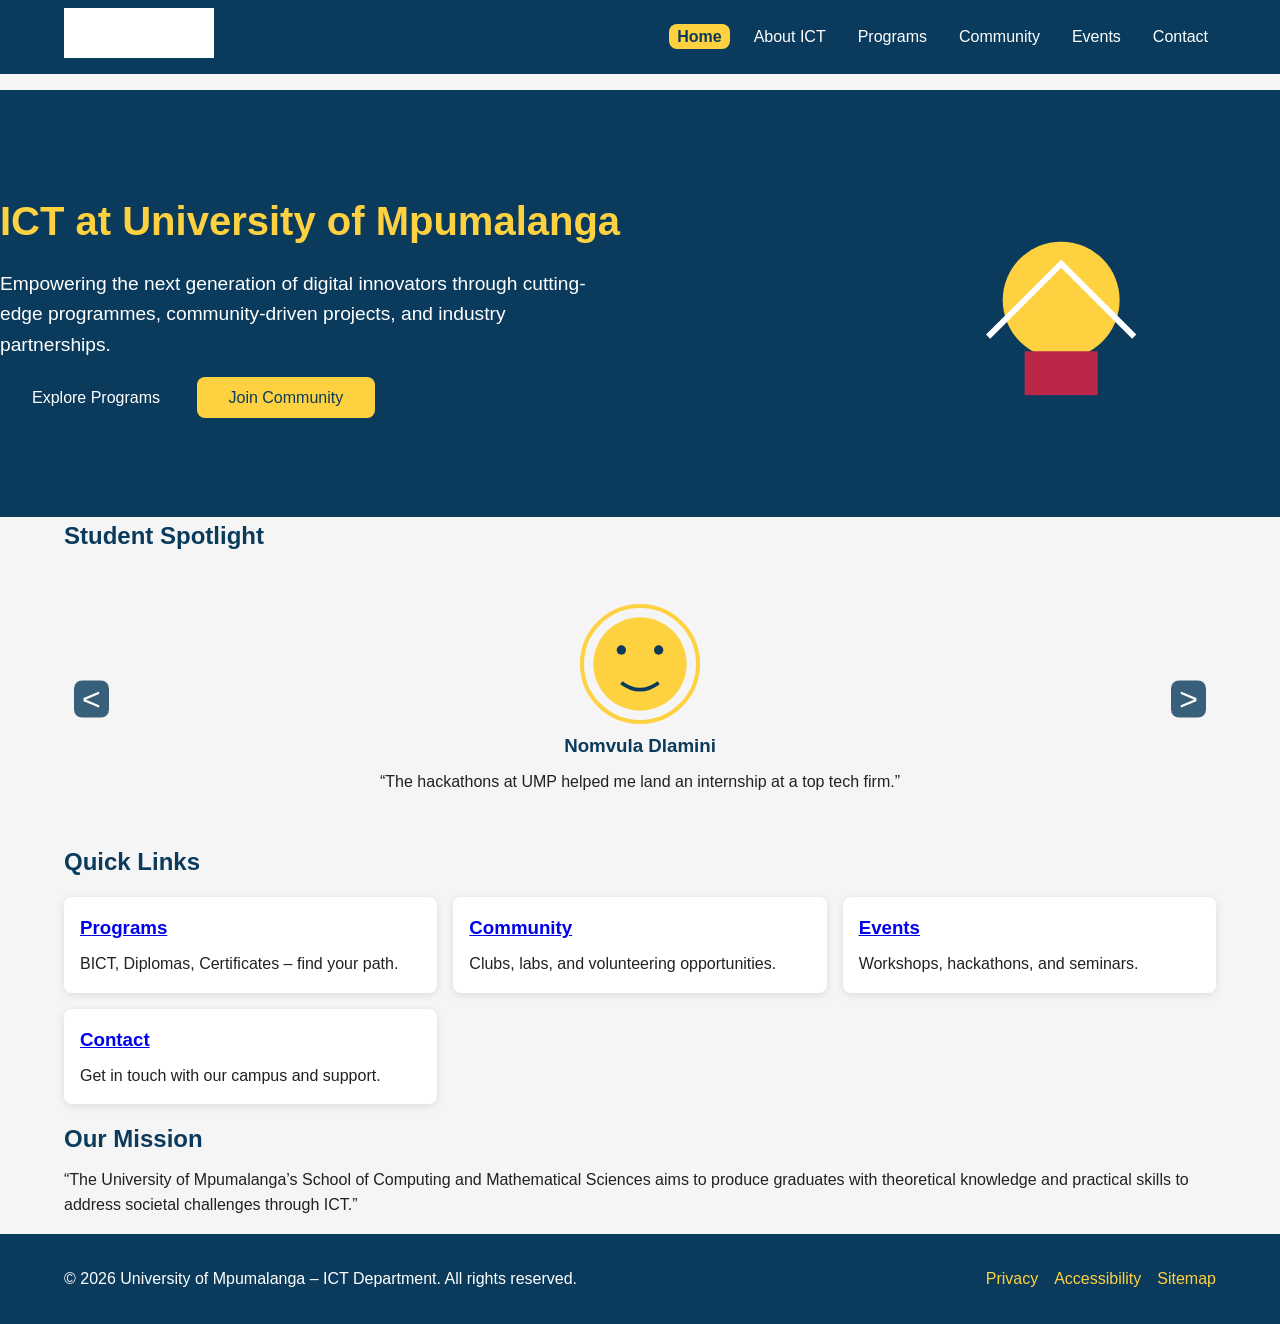
==== index.html @ fe73bfbf "first commit" ====
<!DOCTYPE html>
<html lang="en">
<head>
  <meta charset="UTF-8">
  <meta name="viewport" content="width=device-width, initial-scale=1.0">
  <title>Home - ICT at University of Mpumalanga</title>
  <meta name="description" content="Explore ICT programmes, community, and events at the University of Mpumalanga. Join a vibrant tech community.">
  <!-- Open Graph -->
  <meta property="og:title" content="ICT at University of Mpumalanga">
  <meta property="og:description" content="Explore ICT programmes, community, and events at the University of Mpumalanga. Join a vibrant tech community.">
  <meta property="og:type" content="website">
  <meta property="og:url" content="https://www.ump.ac.za/ict">
  <meta property="og:image" content="https://via.placeholder.com/1200x630?text=UMP+ICT">
  <link rel="preload" href="css/styles.css" as="style">
  <link rel="stylesheet" href="/css/styles.css">
</head>
<body>
  <a href="#main-content" class="skip-link">Skip to main content</a>

  <header class="site-header">
    <div class="container header-container">
      <div class="logo">
        <a href="index.html" aria-label="UMP ICT Home">
          <img src="assets/images/ump-logo.svg" alt="University of Mpumalanga Logo" width="150" height="50">
        </a>
      </div>
      <button class="hamburger" aria-label="Menu" aria-expanded="false" aria-controls="primary-navigation">
        <span class="hamburger-line"></span>
        <span class="hamburger-line"></span>
        <span class="hamburger-line"></span>
      </button>
      <nav id="primary-navigation" class="primary-nav" aria-label="Main">
        <ul class="nav-list">
          <li><a href="index.html" aria-current="page">Home</a></li>
          <li><a href="about.html">About ICT</a></li>
          <li><a href="programs.html">Programs</a></li>
          <li><a href="community.html">Community</a></li>
          <li><a href="events.html">Events</a></li>
          <li><a href="contact.html">Contact</a></li>
        </ul>
      </nav>
    </div>
  </header>

  <main id="main-content">
    <!-- Hero Section -->
    <section class="hero" aria-labelledby="hero-heading">
      <div class="container hero-content">
        <h1 id="hero-heading">ICT at University of Mpumalanga</h1>
        <p>Empowering the next generation of digital innovators through cutting-edge programmes, community-driven projects, and industry partnerships.</p>
        <div class="hero-buttons">
          <a href="programs.html" class="btn btn-primary">Explore Programs</a>
          <a href="community.html" class="btn btn-secondary">Join Community</a>
        </div>
      </div>
      <div class="hero-image" aria-hidden="true">
        <svg width="600" height="400" viewBox="0 0 600 400" fill="none" xmlns="http://www.w3.org/2000/svg" style="width:100%; height:auto;">
          <rect width="600" height="400" fill="#0B3B5C"/>
          <circle cx="300" cy="200" r="80" fill="#FED141"/>
          <path d="M200 250 L300 150 L400 250" stroke="#FFFFFF" stroke-width="8" fill="none"/>
          <rect x="250" y="270" width="100" height="60" fill="#BB2649"/>
        </svg>
      </div>
    </section>

    <!-- Student Spotlight Carousel (JS enhanced) -->
    <section class="spotlight" aria-labelledby="spotlight-heading">
      <div class="container">
        <h2 id="spotlight-heading">Student Spotlight</h2>
        <div class="carousel-container">
          <div class="carousel-track" role="region" aria-label="Student profiles">
            <div class="carousel-slide">
              <img src="assets/images/student1.svg" alt="Nomvula Dlamini, BICT student" loading="lazy">
              <h3>Nomvula Dlamini</h3>
              <p>“The hackathons at UMP helped me land an internship at a top tech firm.”</p>
            </div>
            <div class="carousel-slide">
              <img src="assets/images/student2.svg" alt="Sipho Nkosi, Diploma graduate" loading="lazy">
              <h3>Sipho Nkosi</h3>
              <p>“I built a mobile app for local farmers with support from the ICT club.”</p>
            </div>
            <div class="carousel-slide">
              <img src="assets/images/student3.svg" alt="Thando Mthembu, Advanced Diploma" loading="lazy">
              <h3>Thando Mthembu</h3>
              <p>“Volunteering as a coding tutor taught me leadership and teamwork.”</p>
            </div>
          </div>
          <button class="carousel-prev" aria-label="Previous slide">&lt;</button>
          <button class="carousel-next" aria-label="Next slide">&gt;</button>
        </div>
        <noscript>
          <p>JavaScript disabled: view student profiles above.</p>
        </noscript>
      </div>
    </section>

    <!-- Quick Links -->
    <section class="quick-links" aria-labelledby="quicklinks-heading">
      <div class="container">
        <h2 id="quicklinks-heading">Quick Links</h2>
        <div class="card-grid">
          <div class="card">
            <h3><a href="programs.html">Programs</a></h3>
            <p>BICT, Diplomas, Certificates – find your path.</p>
          </div>
          <div class="card">
            <h3><a href="community.html">Community</a></h3>
            <p>Clubs, labs, and volunteering opportunities.</p>
          </div>
          <div class="card">
            <h3><a href="events.html">Events</a></h3>
            <p>Workshops, hackathons, and seminars.</p>
          </div>
          <div class="card">
            <h3><a href="contact.html">Contact</a></h3>
            <p>Get in touch with our campus and support.</p>
          </div>
        </div>
      </div>
    </section>

    <!-- Mission Summary (cited) -->
    <section class="mission" aria-labelledby="mission-heading">
      <div class="container">
        <h2 id="mission-heading">Our Mission</h2>
        <p>“The University of Mpumalanga’s School of Computing and Mathematical Sciences aims to produce graduates with theoretical knowledge and practical skills to address societal challenges through ICT.” <!-- Source: https://www.ump.ac.za/schools/Computing-and-Mathematical-Sciences --></p>
      </div>
    </section>
  </main>

  <footer class="site-footer">
    <div class="container footer-container">
      <p>&copy; 2026 University of Mpumalanga – ICT Department. All rights reserved.</p>
      <nav aria-label="Footer">
        <ul class="footer-links">
          <li><a href="privacy.html">Privacy</a></li>
          <li><a href="accessibility.html">Accessibility</a></li>
          <li><a href="sitemap.xml">Sitemap</a></li>
        </ul>
      </nav>
    </div>
  </footer>

  <script src="js/main.js" defer></script>
</body>
</html>
---- css/styles.css ----
/* CSS Variables - UMP palette */
:root {
  --color-navy: #0B3B5C;      /* primary */
  --color-yellow: #FED141;    /* accent */
  --color-red: #BB2649;       /* secondary accent */
  --color-offwhite: #F5F5F5;  /* background */
  --color-white: #FFFFFF;
  --color-black: #212121;
  --color-gray: #666666;
  --font-family: -apple-system, BlinkMacSystemFont, 'Segoe UI', Roboto, Oxygen, Ubuntu, Cantarell, sans-serif;
  --spacing-xs: 0.25rem;
  --spacing-sm: 0.5rem;
  --spacing-md: 1rem;
  --spacing-lg: 2rem;
  --spacing-xl: 4rem;
  --border-radius: 8px;
  --max-width: 1200px;
  --transition: 0.2s ease;
}

/* Reset & base */
* {
  margin: 0;
  padding: 0;
  box-sizing: border-box;
}

body {
  font-family: var(--font-family);
  background-color: var(--color-offwhite);
  color: var(--color-black);
  line-height: 1.6;
  display: flex;
  flex-direction: column;
  min-height: 100vh;
}

.container {
  width: 90%;
  max-width: var(--max-width);
  margin: 0 auto;
}

/* Skip link */
.skip-link {
  position: absolute;
  top: -40px;
  left: 0;
  background: var(--color-navy);
  color: white;
  padding: var(--spacing-sm) var(--spacing-md);
  z-index: 100;
  text-decoration: none;
}
.skip-link:focus {
  top: 0;
}

/* Header */
.site-header {
  background-color: var(--color-navy);
  color: white;
  padding: var(--spacing-sm) 0;
  position: sticky;
  top: 0;
  z-index: 10;
}

.header-container {
  display: flex;
  justify-content: space-between;
  align-items: center;
  flex-wrap: wrap;
}

.logo img {
  max-width: 150px;
  height: auto;
  filter: brightness(0) invert(1); /* placeholder logo white */
}

/* Navigation */
.primary-nav ul {
  list-style: none;
  display: flex;
  gap: var(--spacing-md);
}

.primary-nav a {
  color: white;
  text-decoration: none;
  padding: var(--spacing-xs) var(--spacing-sm);
  border-radius: var(--border-radius);
  transition: background-color var(--transition);
}

.primary-nav a:hover,
.primary-nav a:focus {
  background-color: var(--color-red);
  outline: 2px solid var(--color-yellow);
  outline-offset: 2px;
}

.primary-nav a[aria-current="page"] {
  background-color: var(--color-yellow);
  color: var(--color-navy);
  font-weight: bold;
}

/* Hamburger (mobile) */
.hamburger {
  display: none;
  flex-direction: column;
  background: transparent;
  border: none;
  cursor: pointer;
  padding: var(--spacing-xs);
  z-index: 20;
}

.hamburger-line {
  width: 25px;
  height: 3px;
  background-color: white;
  margin: 3px 0;
  transition: var(--transition);
}

.hamburger[aria-expanded="true"] .hamburger-line:nth-child(1) {
  transform: rotate(45deg) translate(5px, 5px);
}
.hamburger[aria-expanded="true"] .hamburger-line:nth-child(2) {
  opacity: 0;
}
.hamburger[aria-expanded="true"] .hamburger-line:nth-child(3) {
  transform: rotate(-45deg) translate(7px, -6px);
}

@media (max-width: 640px) {
  .hamburger {
    display: flex;
  }
  .primary-nav {
    width: 100%;
    max-height: 0;
    overflow: hidden;
    transition: max-height var(--transition);
  }
  .primary-nav.open {
    max-height: 300px; /* enough for nav */
  }
  .primary-nav ul {
    flex-direction: column;
    padding: var(--spacing-md) 0;
  }
  .primary-nav a {
    display: block;
    text-align: center;
  }
}

/* Page layout with left panel */
.page-layout {
  display: flex;
  gap: var(--spacing-lg);
  width: 90%;
  max-width: var(--max-width);
  margin: var(--spacing-lg) auto;
  flex: 1;
}

.instruction-panel {
  flex: 0 0 250px;
  background-color: var(--color-white);
  padding: var(--spacing-md);
  border-radius: var(--border-radius);
  box-shadow: 0 2px 5px rgba(0,0,0,0.1);
  align-self: start;
  position: sticky;
  top: 80px;
}

.panel-toggle {
  display: none;
  width: 100%;
  background-color: var(--color-navy);
  color: white;
  border: none;
  padding: var(--spacing-sm);
  border-radius: var(--border-radius);
  cursor: pointer;
  text-align: left;
}

.panel-content h2 {
  color: var(--color-navy);
  margin-bottom: var(--spacing-sm);
  border-bottom: 2px solid var(--color-yellow);
  padding-bottom: var(--spacing-xs);
}

.main-content {
  flex: 1;
}

@media (max-width: 1024px) {
  .page-layout {
    flex-direction: column;
  }
  .instruction-panel {
    position: static;
    width: 100%;
    flex: auto;
  }
  .panel-toggle {
    display: block;
  }
  .panel-content {
    max-height: 0;
    overflow: hidden;
    transition: max-height var(--transition);
  }
  .panel-content.open {
    max-height: 300px;
  }
}

@media (max-width: 640px) {
  .page-layout {
    width: 95%;
  }
}

/* Main content area */
main {
  padding: var(--spacing-md) 0;
}

h1, h2, h3 {
  color: var(--color-navy);
  margin-bottom: var(--spacing-sm);
}

/* Buttons */
.btn {
  display: inline-block;
  background-color: var(--color-navy);
  color: white;
  padding: var(--spacing-sm) var(--spacing-lg);
  border-radius: var(--border-radius);
  text-decoration: none;
  border: none;
  cursor: pointer;
  transition: background-color var(--transition), transform 0.1s;
  font-size: 1rem;
  text-align: center;
}

.btn:hover, .btn:focus {
  background-color: var(--color-red);
  outline: 2px solid var(--color-yellow);
  outline-offset: 2px;
}

.btn-secondary {
  background-color: var(--color-yellow);
  color: var(--color-navy);
}
.btn-secondary:hover, .btn-secondary:focus {
  background-color: #e5b800;
}

.btn-small {
  padding: var(--spacing-xs) var(--spacing-md);
  font-size: 0.9rem;
}

/* Card grid */
.card-grid {
  display: grid;
  grid-template-columns: repeat(auto-fill, minmax(280px, 1fr));
  gap: var(--spacing-md);
  margin: var(--spacing-md) 0;
}

.card {
  background-color: var(--color-white);
  border-radius: var(--border-radius);
  padding: var(--spacing-md);
  box-shadow: 0 2px 8px rgba(0,0,0,0.1);
  transition: transform var(--transition);
}

.card:hover {
  transform: translateY(-5px);
}

.card img {
  width: 100%;
  height: 180px;
  object-fit: cover;
  border-radius: var(--border-radius) var(--border-radius) 0 0;
  margin-bottom: var(--spacing-sm);
}

/* Hero */
.hero {
  background-color: var(--color-navy);
  color: white;
  padding: var(--spacing-xl) 0;
  display: flex;
  align-items: center;
  min-height: 400px;
}

.hero-content h1 {
  color: var(--color-yellow);
  font-size: 2.5rem;
}

.hero-content p {
  font-size: 1.2rem;
  max-width: 600px;
  margin: var(--spacing-md) 0;
}

.hero-image svg {
  max-width: 100%;
}

/* Carousel */
.carousel-container {
  position: relative;
  overflow: hidden;
  margin: var(--spacing-lg) 0;
}

.carousel-track {
  display: flex;
  transition: transform 0.3s ease;
}

.carousel-slide {
  flex: 0 0 100%;
  text-align: center;
  padding: var(--spacing-md);
}

.carousel-slide img {
  width: 120px;
  height: 120px;
  border-radius: 50%;
  object-fit: cover;
  border: 4px solid var(--color-yellow);
}

.carousel-prev, .carousel-next {
  position: absolute;
  top: 50%;
  transform: translateY(-50%);
  background-color: rgba(11,59,92,0.8);
  color: white;
  border: none;
  font-size: 2rem;
  padding: 0 var(--spacing-sm);
  cursor: pointer;
  border-radius: var(--border-radius);
  z-index: 2;
}
.carousel-prev { left: 10px; }
.carousel-next { right: 10px; }

/* Tabs */
.tabs {
  display: flex;
  gap: 2px;
  background-color: var(--color-gray);
  padding: 2px;
  border-radius: var(--border-radius);
  margin: var(--spacing-md) 0;
}

.tab {
  background-color: var(--color-offwhite);
  border: none;
  padding: var(--spacing-sm) var(--spacing-md);
  cursor: pointer;
  font-size: 1rem;
  flex: 1;
  transition: background-color var(--transition);
}
.tab:hover {
  background-color: #ddd;
}
.tab.active {
  background-color: var(--color-navy);
  color: white;
}

.tab-panel {
  display: block;
}
.tab-panel[hidden] {
  display: none;
}

/* Search bar */
.search-bar {
  margin: var(--spacing-md) 0;
}
#program-search {
  width: 100%;
  padding: var(--spacing-sm);
  border: 2px solid var(--color-navy);
  border-radius: var(--border-radius);
  font-size: 1rem;
}

/* Modal */
.modal {
  position: fixed;
  top: 0; left: 0; right: 0; bottom: 0;
  display: flex;
  align-items: center;
  justify-content: center;
  z-index: 1000;
}
.modal[hidden] {
  display: none;
}
.modal-overlay {
  position: absolute;
  width: 100%; height: 100%;
  background: rgba(0,0,0,0.5);
}
.modal-content {
  position: relative;
  background: white;
  padding: var(--spacing-lg);
  border-radius: var(--border-radius);
  max-width: 500px;
  width: 90%;
  max-height: 80vh;
  overflow-y: auto;
}
.modal-close {
  position: absolute;
  top: var(--spacing-sm); right: var(--spacing-sm);
  background: transparent;
  border: none;
  font-size: 1.5rem;
  cursor: pointer;
  padding: var(--spacing-xs);
}

/* Events */
.event-item {
  margin-bottom: var(--spacing-sm);
  border: 1px solid #ccc;
  border-radius: var(--border-radius);
}
.event-title {
  background: var(--color-offwhite);
  width: 100%;
  text-align: left;
  padding: var(--spacing-sm);
  border: none;
  font-size: 1.1rem;
  cursor: pointer;
  border-radius: var(--border-radius);
  font-weight: bold;
  color: var(--color-navy);
}
.event-title[aria-expanded="true"] {
  background-color: var(--color-navy);
  color: white;
}
.event-details {
  padding: var(--spacing-sm);
  border-top: 1px solid #ccc;
}

/* Forms */
.form-group {
  margin-bottom: var(--spacing-md);
}
.form-group label {
  display: block;
  font-weight: bold;
  margin-bottom: var(--spacing-xs);
}
.form-group input,
.form-group select,
.form-group textarea {
  width: 100%;
  padding: var(--spacing-sm);
  border: 2px solid var(--color-navy);
  border-radius: var(--border-radius);
  font-family: inherit;
}
.form-group input:focus,
.form-group select:focus,
.form-group textarea:focus {
  outline: 3px solid var(--color-yellow);
}
.form-note {
  font-size: 0.9rem;
  color: var(--color-gray);
  margin-top: var(--spacing-xs);
}

/* Footer */
.site-footer {
  background-color: var(--color-navy);
  color: white;
  padding: var(--spacing-lg) 0;
  margin-top: auto;
}

.footer-container {
  display: flex;
  justify-content: space-between;
  align-items: center;
  flex-wrap: wrap;
  gap: var(--spacing-md);
}

.footer-links {
  list-style: none;
  display: flex;
  gap: var(--spacing-md);
}
.footer-links a {
  color: var(--color-yellow);
  text-decoration: none;
}
.footer-links a:hover {
  text-decoration: underline;
}

/* Accessibility helpers */
.visually-hidden {
  position: absolute;
  width: 1px; height: 1px;
  margin: -1px; padding: 0; overflow: hidden;
  clip: rect(0,0,0,0);
  border: 0;
}

/* Responsive images */
img {
  max-width: 100%;
  height: auto;
}

/* High contrast focus outline */
:focus-visible {
  outline: 3px solid var(--color-yellow);
  outline-offset: 2px;
}

/* Media Queries */
@media (max-width: 640px) {
  .hero-content h1 { font-size: 2rem; }
  .card-grid { grid-template-columns: 1fr; }
  .footer-container { flex-direction: column; text-align: center; }
}
---- css/styles.css ----
/* CSS Variables - UMP palette */
:root {
  --color-navy: #0B3B5C;      /* primary */
  --color-yellow: #FED141;    /* accent */
  --color-red: #BB2649;       /* secondary accent */
  --color-offwhite: #F5F5F5;  /* background */
  --color-white: #FFFFFF;
  --color-black: #212121;
  --color-gray: #666666;
  --font-family: -apple-system, BlinkMacSystemFont, 'Segoe UI', Roboto, Oxygen, Ubuntu, Cantarell, sans-serif;
  --spacing-xs: 0.25rem;
  --spacing-sm: 0.5rem;
  --spacing-md: 1rem;
  --spacing-lg: 2rem;
  --spacing-xl: 4rem;
  --border-radius: 8px;
  --max-width: 1200px;
  --transition: 0.2s ease;
}

/* Reset & base */
* {
  margin: 0;
  padding: 0;
  box-sizing: border-box;
}

body {
  font-family: var(--font-family);
  background-color: var(--color-offwhite);
  color: var(--color-black);
  line-height: 1.6;
  display: flex;
  flex-direction: column;
  min-height: 100vh;
}

.container {
  width: 90%;
  max-width: var(--max-width);
  margin: 0 auto;
}

/* Skip link */
.skip-link {
  position: absolute;
  top: -40px;
  left: 0;
  background: var(--color-navy);
  color: white;
  padding: var(--spacing-sm) var(--spacing-md);
  z-index: 100;
  text-decoration: none;
}
.skip-link:focus {
  top: 0;
}

/* Header */
.site-header {
  background-color: var(--color-navy);
  color: white;
  padding: var(--spacing-sm) 0;
  position: sticky;
  top: 0;
  z-index: 10;
}

.header-container {
  display: flex;
  justify-content: space-between;
  align-items: center;
  flex-wrap: wrap;
}

.logo img {
  max-width: 150px;
  height: auto;
  filter: brightness(0) invert(1); /* placeholder logo white */
}

/* Navigation */
.primary-nav ul {
  list-style: none;
  display: flex;
  gap: var(--spacing-md);
}

.primary-nav a {
  color: white;
  text-decoration: none;
  padding: var(--spacing-xs) var(--spacing-sm);
  border-radius: var(--border-radius);
  transition: background-color var(--transition);
}

.primary-nav a:hover,
.primary-nav a:focus {
  background-color: var(--color-red);
  outline: 2px solid var(--color-yellow);
  outline-offset: 2px;
}

.primary-nav a[aria-current="page"] {
  background-color: var(--color-yellow);
  color: var(--color-navy);
  font-weight: bold;
}

/* Hamburger (mobile) */
.hamburger {
  display: none;
  flex-direction: column;
  background: transparent;
  border: none;
  cursor: pointer;
  padding: var(--spacing-xs);
  z-index: 20;
}

.hamburger-line {
  width: 25px;
  height: 3px;
  background-color: white;
  margin: 3px 0;
  transition: var(--transition);
}

.hamburger[aria-expanded="true"] .hamburger-line:nth-child(1) {
  transform: rotate(45deg) translate(5px, 5px);
}
.hamburger[aria-expanded="true"] .hamburger-line:nth-child(2) {
  opacity: 0;
}
.hamburger[aria-expanded="true"] .hamburger-line:nth-child(3) {
  transform: rotate(-45deg) translate(7px, -6px);
}

@media (max-width: 640px) {
  .hamburger {
    display: flex;
  }
  .primary-nav {
    width: 100%;
    max-height: 0;
    overflow: hidden;
    transition: max-height var(--transition);
  }
  .primary-nav.open {
    max-height: 300px; /* enough for nav */
  }
  .primary-nav ul {
    flex-direction: column;
    padding: var(--spacing-md) 0;
  }
  .primary-nav a {
    display: block;
    text-align: center;
  }
}

/* Page layout with left panel */
.page-layout {
  display: flex;
  gap: var(--spacing-lg);
  width: 90%;
  max-width: var(--max-width);
  margin: var(--spacing-lg) auto;
  flex: 1;
}

.instruction-panel {
  flex: 0 0 250px;
  background-color: var(--color-white);
  padding: var(--spacing-md);
  border-radius: var(--border-radius);
  box-shadow: 0 2px 5px rgba(0,0,0,0.1);
  align-self: start;
  position: sticky;
  top: 80px;
}

.panel-toggle {
  display: none;
  width: 100%;
  background-color: var(--color-navy);
  color: white;
  border: none;
  padding: var(--spacing-sm);
  border-radius: var(--border-radius);
  cursor: pointer;
  text-align: left;
}

.panel-content h2 {
  color: var(--color-navy);
  margin-bottom: var(--spacing-sm);
  border-bottom: 2px solid var(--color-yellow);
  padding-bottom: var(--spacing-xs);
}

.main-content {
  flex: 1;
}

@media (max-width: 1024px) {
  .page-layout {
    flex-direction: column;
  }
  .instruction-panel {
    position: static;
    width: 100%;
    flex: auto;
  }
  .panel-toggle {
    display: block;
  }
  .panel-content {
    max-height: 0;
    overflow: hidden;
    transition: max-height var(--transition);
  }
  .panel-content.open {
    max-height: 300px;
  }
}

@media (max-width: 640px) {
  .page-layout {
    width: 95%;
  }
}

/* Main content area */
main {
  padding: var(--spacing-md) 0;
}

h1, h2, h3 {
  color: var(--color-navy);
  margin-bottom: var(--spacing-sm);
}

/* Buttons */
.btn {
  display: inline-block;
  background-color: var(--color-navy);
  color: white;
  padding: var(--spacing-sm) var(--spacing-lg);
  border-radius: var(--border-radius);
  text-decoration: none;
  border: none;
  cursor: pointer;
  transition: background-color var(--transition), transform 0.1s;
  font-size: 1rem;
  text-align: center;
}

.btn:hover, .btn:focus {
  background-color: var(--color-red);
  outline: 2px solid var(--color-yellow);
  outline-offset: 2px;
}

.btn-secondary {
  background-color: var(--color-yellow);
  color: var(--color-navy);
}
.btn-secondary:hover, .btn-secondary:focus {
  background-color: #e5b800;
}

.btn-small {
  padding: var(--spacing-xs) var(--spacing-md);
  font-size: 0.9rem;
}

/* Card grid */
.card-grid {
  display: grid;
  grid-template-columns: repeat(auto-fill, minmax(280px, 1fr));
  gap: var(--spacing-md);
  margin: var(--spacing-md) 0;
}

.card {
  background-color: var(--color-white);
  border-radius: var(--border-radius);
  padding: var(--spacing-md);
  box-shadow: 0 2px 8px rgba(0,0,0,0.1);
  transition: transform var(--transition);
}

.card:hover {
  transform: translateY(-5px);
}

.card img {
  width: 100%;
  height: 180px;
  object-fit: cover;
  border-radius: var(--border-radius) var(--border-radius) 0 0;
  margin-bottom: var(--spacing-sm);
}

/* Hero */
.hero {
  background-color: var(--color-navy);
  color: white;
  padding: var(--spacing-xl) 0;
  display: flex;
  align-items: center;
  min-height: 400px;
}

.hero-content h1 {
  color: var(--color-yellow);
  font-size: 2.5rem;
}

.hero-content p {
  font-size: 1.2rem;
  max-width: 600px;
  margin: var(--spacing-md) 0;
}

.hero-image svg {
  max-width: 100%;
}

/* Carousel */
.carousel-container {
  position: relative;
  overflow: hidden;
  margin: var(--spacing-lg) 0;
}

.carousel-track {
  display: flex;
  transition: transform 0.3s ease;
}

.carousel-slide {
  flex: 0 0 100%;
  text-align: center;
  padding: var(--spacing-md);
}

.carousel-slide img {
  width: 120px;
  height: 120px;
  border-radius: 50%;
  object-fit: cover;
  border: 4px solid var(--color-yellow);
}

.carousel-prev, .carousel-next {
  position: absolute;
  top: 50%;
  transform: translateY(-50%);
  background-color: rgba(11,59,92,0.8);
  color: white;
  border: none;
  font-size: 2rem;
  padding: 0 var(--spacing-sm);
  cursor: pointer;
  border-radius: var(--border-radius);
  z-index: 2;
}
.carousel-prev { left: 10px; }
.carousel-next { right: 10px; }

/* Tabs */
.tabs {
  display: flex;
  gap: 2px;
  background-color: var(--color-gray);
  padding: 2px;
  border-radius: var(--border-radius);
  margin: var(--spacing-md) 0;
}

.tab {
  background-color: var(--color-offwhite);
  border: none;
  padding: var(--spacing-sm) var(--spacing-md);
  cursor: pointer;
  font-size: 1rem;
  flex: 1;
  transition: background-color var(--transition);
}
.tab:hover {
  background-color: #ddd;
}
.tab.active {
  background-color: var(--color-navy);
  color: white;
}

.tab-panel {
  display: block;
}
.tab-panel[hidden] {
  display: none;
}

/* Search bar */
.search-bar {
  margin: var(--spacing-md) 0;
}
#program-search {
  width: 100%;
  padding: var(--spacing-sm);
  border: 2px solid var(--color-navy);
  border-radius: var(--border-radius);
  font-size: 1rem;
}

/* Modal */
.modal {
  position: fixed;
  top: 0; left: 0; right: 0; bottom: 0;
  display: flex;
  align-items: center;
  justify-content: center;
  z-index: 1000;
}
.modal[hidden] {
  display: none;
}
.modal-overlay {
  position: absolute;
  width: 100%; height: 100%;
  background: rgba(0,0,0,0.5);
}
.modal-content {
  position: relative;
  background: white;
  padding: var(--spacing-lg);
  border-radius: var(--border-radius);
  max-width: 500px;
  width: 90%;
  max-height: 80vh;
  overflow-y: auto;
}
.modal-close {
  position: absolute;
  top: var(--spacing-sm); right: var(--spacing-sm);
  background: transparent;
  border: none;
  font-size: 1.5rem;
  cursor: pointer;
  padding: var(--spacing-xs);
}

/* Events */
.event-item {
  margin-bottom: var(--spacing-sm);
  border: 1px solid #ccc;
  border-radius: var(--border-radius);
}
.event-title {
  background: var(--color-offwhite);
  width: 100%;
  text-align: left;
  padding: var(--spacing-sm);
  border: none;
  font-size: 1.1rem;
  cursor: pointer;
  border-radius: var(--border-radius);
  font-weight: bold;
  color: var(--color-navy);
}
.event-title[aria-expanded="true"] {
  background-color: var(--color-navy);
  color: white;
}
.event-details {
  padding: var(--spacing-sm);
  border-top: 1px solid #ccc;
}

/* Forms */
.form-group {
  margin-bottom: var(--spacing-md);
}
.form-group label {
  display: block;
  font-weight: bold;
  margin-bottom: var(--spacing-xs);
}
.form-group input,
.form-group select,
.form-group textarea {
  width: 100%;
  padding: var(--spacing-sm);
  border: 2px solid var(--color-navy);
  border-radius: var(--border-radius);
  font-family: inherit;
}
.form-group input:focus,
.form-group select:focus,
.form-group textarea:focus {
  outline: 3px solid var(--color-yellow);
}
.form-note {
  font-size: 0.9rem;
  color: var(--color-gray);
  margin-top: var(--spacing-xs);
}

/* Footer */
.site-footer {
  background-color: var(--color-navy);
  color: white;
  padding: var(--spacing-lg) 0;
  margin-top: auto;
}

.footer-container {
  display: flex;
  justify-content: space-between;
  align-items: center;
  flex-wrap: wrap;
  gap: var(--spacing-md);
}

.footer-links {
  list-style: none;
  display: flex;
  gap: var(--spacing-md);
}
.footer-links a {
  color: var(--color-yellow);
  text-decoration: none;
}
.footer-links a:hover {
  text-decoration: underline;
}

/* Accessibility helpers */
.visually-hidden {
  position: absolute;
  width: 1px; height: 1px;
  margin: -1px; padding: 0; overflow: hidden;
  clip: rect(0,0,0,0);
  border: 0;
}

/* Responsive images */
img {
  max-width: 100%;
  height: auto;
}

/* High contrast focus outline */
:focus-visible {
  outline: 3px solid var(--color-yellow);
  outline-offset: 2px;
}

/* Media Queries */
@media (max-width: 640px) {
  .hero-content h1 { font-size: 2rem; }
  .card-grid { grid-template-columns: 1fr; }
  .footer-container { flex-direction: column; text-align: center; }
}
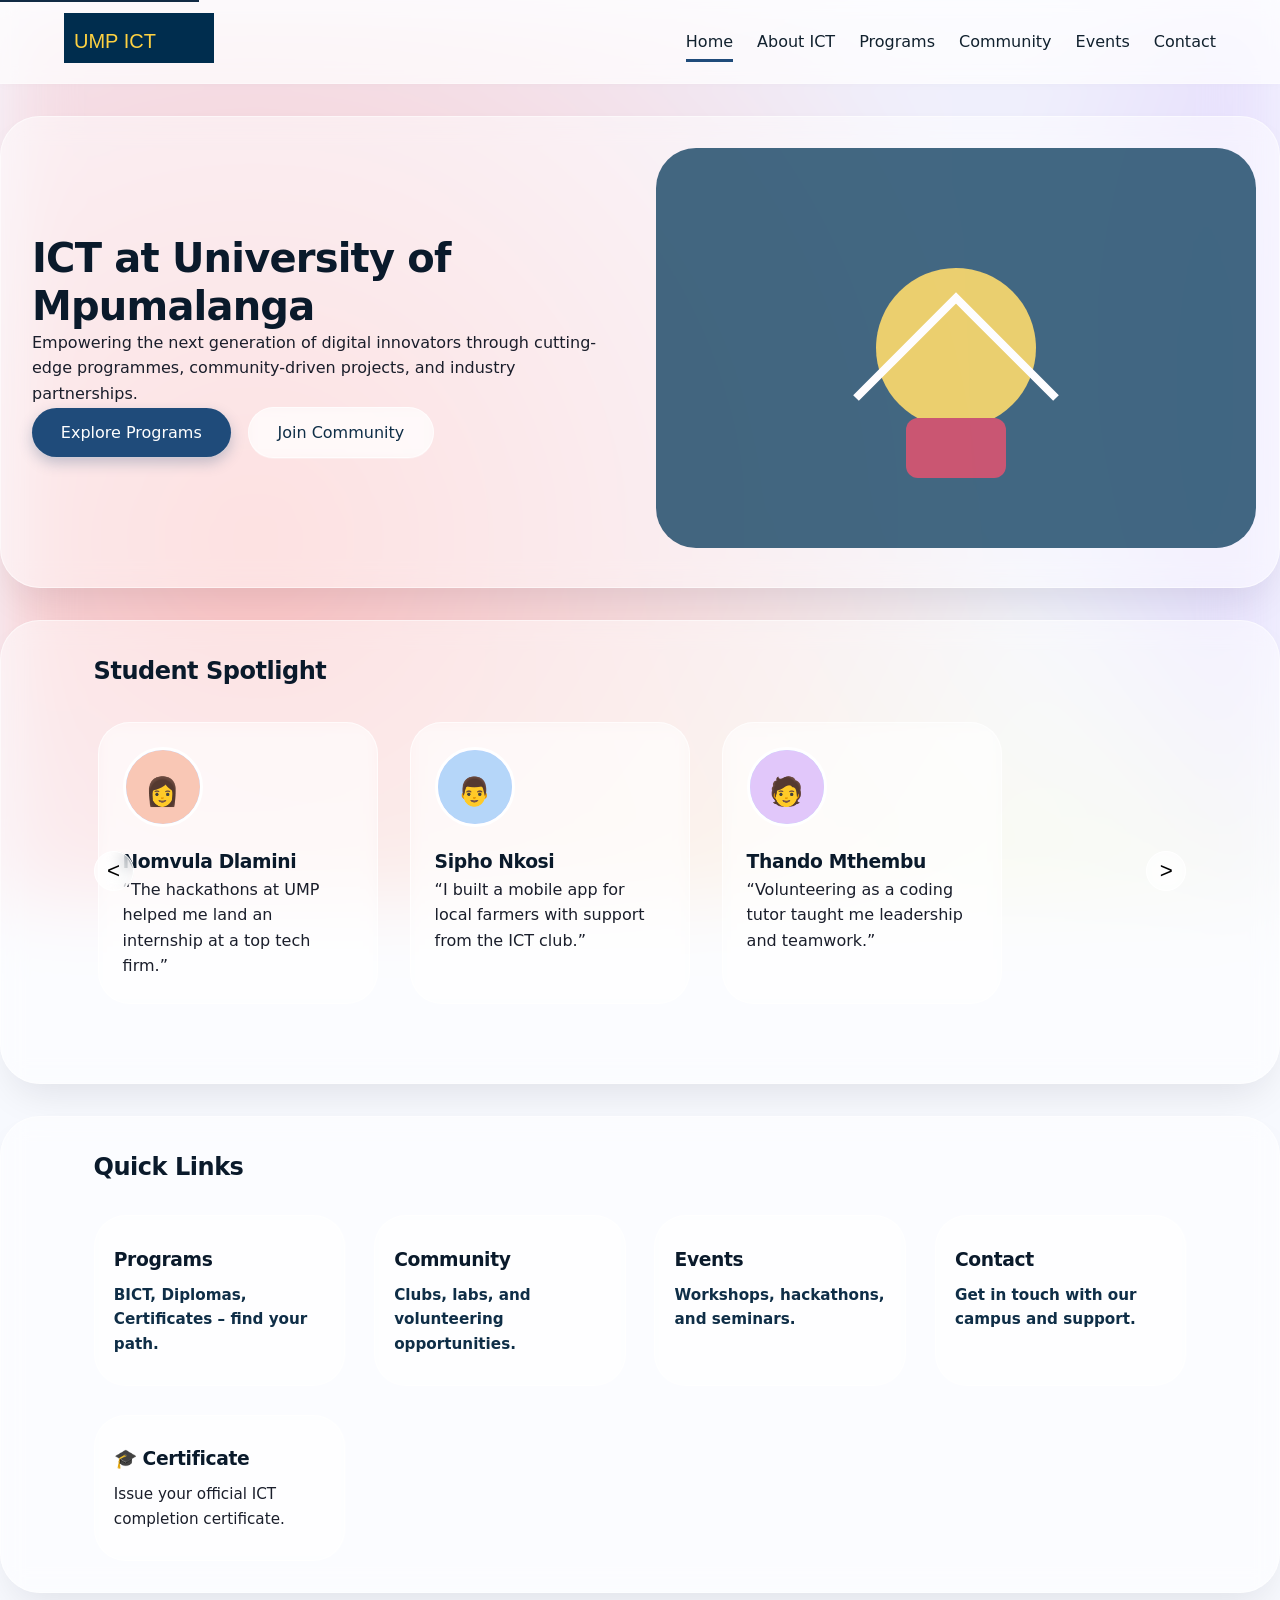
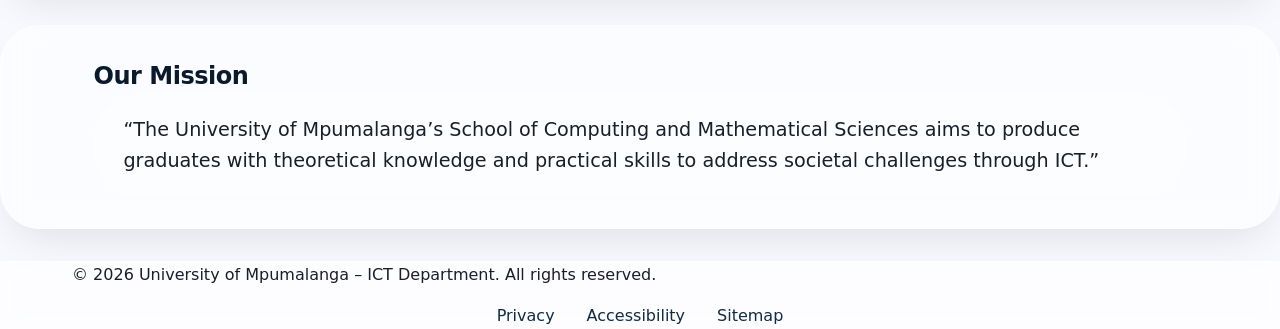
==== commit f207f9a9: "Added new feature / new code" ====
--- a/index.html
+++ b/index.html
@@ -3,16 +3,323 @@
 <head>
   <meta charset="UTF-8">
   <meta name="viewport" content="width=device-width, initial-scale=1.0">
-  <title>Home - ICT at University of Mpumalanga</title>
-  <meta name="description" content="Explore ICT programmes, community, and events at the University of Mpumalanga. Join a vibrant tech community.">
+  <title>ICT at UMP – scientific‑modern certificate</title>
+  <meta name="description" content="ICT at UMP – certificate with scientific background & university colours.">
   <!-- Open Graph -->
   <meta property="og:title" content="ICT at University of Mpumalanga">
-  <meta property="og:description" content="Explore ICT programmes, community, and events at the University of Mpumalanga. Join a vibrant tech community.">
+  <meta property="og:description" content="Certificate issuance with scientific UMP design.">
   <meta property="og:type" content="website">
   <meta property="og:url" content="https://www.ump.ac.za/ict">
   <meta property="og:image" content="https://via.placeholder.com/1200x630?text=UMP+ICT">
-  <link rel="preload" href="css/styles.css" as="style">
-  <link rel="stylesheet" href="/css/styles.css">
+  <style>
+    /* ---------- base & blurred background (unchanged) ---------- */
+    * { margin: 0; padding: 0; box-sizing: border-box; }
+    body {
+      font-family: system-ui, -apple-system, 'Segoe UI', Roboto, Helvetica, Arial, sans-serif;
+      line-height: 1.6;
+      color: #1a1e2b;
+      background-color: #f7f9fe;
+      position: relative;
+      min-height: 100vh;
+    }
+    body::before {
+      content: '';
+      position: fixed;
+      top: 0;
+      left: 0;
+      width: 100vw;
+      height: 100vh;
+      z-index: -1;
+      background: radial-gradient(circle at 10% 30%, #fbc2c2 0%, transparent 30%),
+                  radial-gradient(circle at 90% 70%, #b8e1ff 0%, transparent 35%),
+                  radial-gradient(circle at 30% 80%, #fdffb8 0%, transparent 40%),
+                  radial-gradient(circle at 70% 20%, #d0b2ff 0%, transparent 35%),
+                  linear-gradient(145deg, #f1eefb, #eaf4ff);
+      filter: blur(35px);
+      background-size: 200% 200%;
+      animation: softMove 24s infinite alternate ease-in-out;
+    }
+    @keyframes softMove {
+      0% { background-position: 0% 0%; }
+      100% { background-position: 15% 15%; }
+    }
+    .container {
+      width: 90%;
+      max-width: 1200px;
+      margin: 0 auto;
+      padding: 0 0.5rem;
+    }
+    .site-header, .site-footer {
+      background-color: rgba(255, 255, 255, 0.7);
+      backdrop-filter: blur(8px);
+      -webkit-backdrop-filter: blur(8px);
+      border-bottom: 1px solid rgba(255,255,255,0.3);
+      box-shadow: 0 2px 10px rgba(0,0,0,0.02);
+    }
+    .site-footer {
+      border-bottom: none;
+      border-top: 1px solid rgba(255,255,255,0.3);
+    }
+    .hero, .spotlight, .quick-links, .mission {
+      background-color: rgba(255, 255, 255, 0.5);
+      backdrop-filter: blur(12px);
+      -webkit-backdrop-filter: blur(12px);
+      border-radius: 2.5rem;
+      margin: 2rem auto;
+      padding: 2rem 1.5rem;
+      box-shadow: 0 20px 40px -12px rgba(0, 10, 30, 0.1),
+                  0 0 0 1px rgba(255, 255, 255, 0.5) inset;
+    }
+    .hero { display: flex; flex-wrap: wrap; align-items: center; gap: 2rem; }
+    .hero-content { flex: 1 1 300px; }
+    .hero-image { flex: 1 1 300px; text-align: center; opacity: 0.85; }
+
+    h1, h2, h3 { color: #0a1a2b; font-weight: 600; letter-spacing: -0.02em; }
+    h1 { font-size: 2.5rem; line-height: 1.2; }
+
+    .btn {
+      display: inline-block;
+      padding: 0.75rem 1.8rem;
+      border-radius: 60px;
+      text-decoration: none;
+      font-weight: 500;
+      background: rgba(255,255,255,0.7);
+      backdrop-filter: blur(4px);
+      border: 1px solid rgba(255,255,255,0.8);
+      color: #0e2a44;
+      transition: 0.15s;
+      margin-right: 0.75rem;
+      margin-bottom: 0.75rem;
+    }
+    .btn-primary {
+      background: #1f4b7a;
+      color: white;
+      border: none;
+      box-shadow: 0 6px 14px rgba(26, 67, 113, 0.25);
+    }
+    .btn-primary:hover { background: #123a5a; }
+    .btn-secondary {
+      background: rgba(255,255,255,0.5);
+      border: 1px solid rgba(255,255,255,0.7);
+      color: #0f2e47;
+    }
+    .btn-secondary:hover { background: rgba(255,255,255,0.8); }
+
+    /* carousel (unchanged) */
+    .carousel-container { position: relative; padding: 1rem 0; }
+    .carousel-track {
+      display: flex;
+      gap: 2rem;
+      overflow-x: auto;
+      scroll-snap-type: x mandatory;
+      padding: 1rem 0.25rem 2rem;
+    }
+    .carousel-slide {
+      flex: 0 0 280px;
+      background: rgba(255, 255, 255, 0.3);
+      backdrop-filter: blur(8px);
+      border-radius: 2rem;
+      padding: 1.5rem;
+      scroll-snap-align: start;
+      border: 1px solid rgba(255,255,255,0.7);
+    }
+    .carousel-slide img {
+      width: 80px; height: 80px; border-radius: 50%;
+      background: #cad9ff; margin-bottom: 0.75rem;
+      border: 3px solid white;
+    }
+    .carousel-prev, .carousel-next {
+      position: absolute; top: 50%; transform: translateY(-50%);
+      background: rgba(255,255,255,0.5); backdrop-filter: blur(8px);
+      border: 1px solid white; width: 40px; height: 40px;
+      border-radius: 40px; font-size: 1.4rem; cursor: pointer;
+    }
+    .carousel-prev { left: 0; }
+    .carousel-next { right: 0; }
+
+    /* card grid */
+    .card-grid {
+      display: grid; grid-template-columns: repeat(auto-fit, minmax(200px, 1fr));
+      gap: 1.8rem; margin-top: 1.8rem;
+    }
+    .card {
+      background: rgba(255, 255, 255, 0.3); backdrop-filter: blur(8px);
+      border-radius: 2rem; padding: 1.8rem 1.2rem;
+      border: 1px solid rgba(255,255,255,0.7);
+      cursor: pointer;
+      transition: transform 0.1s ease, background 0.2s;
+    }
+    .card:hover { background: rgba(255, 255, 255, 0.5); transform: scale(1.02); }
+    .card a { text-decoration: none; color: #0f2e47; font-weight: 600; display: block; }
+    .card p { margin-top: 0.5rem; font-size: 0.95rem; }
+
+    .mission p {
+      font-size: 1.2rem; background: rgba(255,255,255,0.3);
+      padding: 1.2rem 1.8rem; border-radius: 3rem;
+      border: 1px solid rgba(255,255,255,0.5);
+    }
+
+    /* skip link */
+    .skip-link { position: absolute; top: -40px; left: 0; background: #112b44; color: white; padding: 8px 16px; z-index: 100; }
+    .skip-link:focus { top: 0; }
+
+    /* header nav */
+    .header-container { display: flex; justify-content: space-between; align-items: center; flex-wrap: wrap; padding: 0.8rem 0; }
+    .nav-list { display: flex; gap: 1.5rem; list-style: none; }
+    .nav-list a { text-decoration: none; font-weight: 500; color: #11212e; padding: 0.5rem 0; }
+    .nav-list a[aria-current="page"] { border-bottom: 3px solid #1f4b7a; }
+    .hamburger { display: none; }
+    .footer-links { display: flex; gap: 2rem; list-style: none; justify-content: center; margin-top: 1rem; }
+    .footer-links a { color: #112b44; text-decoration: none; }
+
+    /* ---------- MODAL (certificate issuance) ---------- */
+    .modal-overlay {
+      display: none;
+      position: fixed;
+      top: 0; left: 0; width: 100%; height: 100%;
+      background-color: rgba(0,0,0,0.2);
+      backdrop-filter: blur(8px);
+      align-items: center;
+      justify-content: center;
+      z-index: 1000;
+    }
+    .modal-overlay.active { display: flex; }
+    .modal-content {
+      width: 95%;
+      max-width: 1100px;
+      max-height: 90vh;
+      overflow-y: auto;
+      background: rgba(255,255,255,0.75);
+      backdrop-filter: blur(16px);
+      border-radius: 3rem;
+      padding: 2rem;
+      box-shadow: 0 40px 60px rgba(0,0,0,0.3);
+      border: 2px solid rgba(255,255,255,0.5);
+      position: relative;
+    }
+    .modal-close {
+      position: absolute;
+      top: 1.5rem; right: 2rem;
+      background: rgba(0,0,0,0.1);
+      border: none;
+      font-size: 2rem;
+      width: 50px; height: 50px;
+      border-radius: 50%;
+      cursor: pointer;
+      backdrop-filter: blur(4px);
+      color: #1f4b7a;
+      display: flex;
+      align-items: center;
+      justify-content: center;
+      transition: 0.1s;
+    }
+    .modal-close:hover { background: rgba(255,255,255,0.6); transform: scale(1.1); }
+
+    /* issuer panel */
+    .issuer-panel { display: flex; flex-wrap: wrap; gap: 2rem; margin-top: 1rem; }
+    .input-section {
+      flex: 1 1 300px;
+      background: rgba(255,255,255,0.4);
+      backdrop-filter: blur(4px);
+      padding: 2rem 1.8rem;
+      border-radius: 2rem;
+      border: 1px solid rgba(255,255,255,0.6);
+    }
+    .input-section h2 { font-weight: 500; color: #0a2a41; margin-bottom: 1.5rem; font-size: 1.8rem; border-left: 8px solid #bb2649; padding-left: 1rem; }
+    .form-group { margin-bottom: 1.5rem; }
+    label { font-weight: 600; color: #11334d; display: block; margin-bottom: 0.3rem; }
+    input, select, textarea {
+      width: 100%; padding: 0.9rem 1.2rem;
+      background: rgba(255,255,255,0.7); border: 1px solid rgba(255,255,255,0.9);
+      border-radius: 40px; font-size: 1rem; outline: none;
+      backdrop-filter: blur(2px);
+    }
+    input:focus, select:focus, textarea:focus { border-color: #1f5e9e; background: white; box-shadow: 0 0 0 3px rgba(26,89,148,0.2); }
+    textarea { border-radius: 24px; resize: vertical; }
+    .date-fields { display: flex; gap: 0.8rem; flex-wrap: wrap; }
+    .date-fields input { flex: 1 1 100px; }
+
+    button.issue-action, #previewBtn {
+      background: #1f4b7a; color: white; border: none; padding: 1rem 2rem;
+      font-size: 1.2rem; border-radius: 60px; font-weight: 600; cursor: pointer;
+      transition: 0.15s; width: 100%; margin-top: 0.5rem;
+      border: 1px solid rgba(255,255,255,0.3); box-shadow: 0 10px 16px -8px #0d3452;
+    }
+    button.issue-action:hover, #previewBtn:hover { background: #0f3860; transform: scale(1.02); }
+
+    /* ---------- CERTIFICATE PREVIEW with UMP scientific background ---------- */
+    .certificate-preview {
+      flex: 1 1 380px;
+      background: rgba(10, 30, 50, 0.2);  /* deep tint */
+      backdrop-filter: blur(6px);
+      border-radius: 2.5rem; padding: 2rem 1.8rem;
+      border: 2px solid rgba(255,215,130,0.5);
+    }
+    .certificate-preview h2 { color: #FFE5A3; font-weight: 400; margin-bottom: 1rem; font-size: 1.6rem; text-align: center; text-shadow: 0 2px 4px #0a1a2b;}
+
+    /* ----- new modern scientific / UMP background for certificate ----- */
+    .certificate-frame {
+      background: transparent; 
+      border-radius: 2rem; 
+      padding: 0; /* let inner handle padding */
+    }
+    .certificate-inner {
+      /* UMP dark blue base */
+      background-color: #0B3B5C;  
+      /* subtle hexagon + molecular pattern (gold outlines, red dots) */
+      background-image: url('data:image/svg+xml,%3Csvg width="70" height="70" viewBox="0 0 70 70" xmlns="http://www.w3.org/2000/svg"%3E%3Cpath d="M35 5 L61 20 L61 50 L35 65 L9 50 L9 20 Z" fill="none" stroke="%23FED141" stroke-width="0.7" opacity="0.25"/%3E%3Ccircle cx="35" cy="35" r="3" fill="%23BB2649" opacity="0.35"/%3E%3Cpath d="M12 25 L58 25 M20 12 L20 58" stroke="%23FED141" stroke-width="0.5" opacity="0.15" /%3E%3C/svg%3E');
+      background-repeat: repeat;
+      /* fallback gradient for extra depth */
+      background-blend-mode: overlay;
+      padding: 2rem 1.5rem;
+      border: 3px double #FED141;        /* gold double border */
+      color: #f5f5f5;                    /* light text for contrast */
+      position: relative;
+      box-shadow: 0 0 30px rgba(0,0,0,0.5);
+    }
+    /* adjust all text inside certificate to light / gold */
+    .certificate-inner .university-seal { color: #FED141; font-size: 2.5rem; }
+    .certificate-inner .cert-title {
+      color: #FED141;
+      border-bottom: 2px solid #BB2649;
+      text-transform: uppercase;
+      letter-spacing: 4px;
+    }
+    .certificate-inner .cert-recipient { color: #FFFFFF; font-weight: 700; }
+    .certificate-inner .cert-program { color: #FED141; font-style: italic; }
+    .certificate-inner .cert-meta { color: #e0e0e0; }
+    .certificate-inner .signature-area { color: #dddddd; }
+    .certificate-inner .signature-line { border-top: 2px solid #FED141; width: 80%; margin: 0.4rem auto 0.2rem; }
+    .certificate-inner #previewExtra { color: #FFB347; font-weight: 500; }  /* warm accent */
+
+    /* decorative ✦ line */
+    .certificate-inner:before {
+      content: "✦  ✦  ✦";
+      position: absolute;
+      top: -12px;
+      left: 50%;
+      transform: translateX(-50%);
+      background: transparent; 
+      padding: 0 1rem;
+      color: #FED141;
+      font-size: 1.3rem;
+      text-shadow: 0 0 5px #BB2649;
+    }
+
+    /* issue message */
+    .action-issue { text-align: center; margin-top: 1.5rem; }
+    .btn-secondary.light {
+      background: rgba(255,255,240,0.9); color: #0f3860; border: 1px solid #af9b7b;
+      padding: 0.8rem 2.5rem; font-size: 1.1rem; border-radius: 40px; cursor: pointer;
+      font-weight: 600; width: auto; margin-top: 0;
+    }
+    .btn-secondary.light:hover { background: #fff8e7; }
+    .issued-message {
+      background: #1f5b3e; color: white; padding: 0.8rem; border-radius: 60px;
+      text-align: center; margin-top: 1.2rem; font-weight: 500; animation: fadeIn 0.3s;
+    }
+    @keyframes fadeIn { 0% { opacity: 0; transform: translateY(6px); } 100% { opacity: 1; transform: translateY(0); } }
+  </style>
 </head>
 <body>
   <a href="#main-content" class="skip-link">Skip to main content</a>
@@ -21,13 +328,11 @@
     <div class="container header-container">
       <div class="logo">
         <a href="index.html" aria-label="UMP ICT Home">
-          <img src="assets/images/ump-logo.svg" alt="University of Mpumalanga Logo" width="150" height="50">
+          <img src="data:image/svg+xml,%3Csvg xmlns='http://www.w3.org/2000/svg' width='150' height='50' viewBox='0 0 150 50'%3E%3Crect width='150' height='50' fill='%23002d4e'/%3E%3Ctext x='10' y='35' fill='%23fed141' font-size='20' font-family='Arial'%3EUMP ICT%3C/text%3E%3C/svg%3E" alt="University of Mpumalanga Logo" width="150" height="50">
         </a>
       </div>
       <button class="hamburger" aria-label="Menu" aria-expanded="false" aria-controls="primary-navigation">
-        <span class="hamburger-line"></span>
-        <span class="hamburger-line"></span>
-        <span class="hamburger-line"></span>
+        <span class="hamburger-line"></span><span class="hamburger-line"></span><span class="hamburger-line"></span>
       </button>
       <nav id="primary-navigation" class="primary-nav" aria-label="Main">
         <ul class="nav-list">
@@ -54,33 +359,33 @@
         </div>
       </div>
       <div class="hero-image" aria-hidden="true">
-        <svg width="600" height="400" viewBox="0 0 600 400" fill="none" xmlns="http://www.w3.org/2000/svg" style="width:100%; height:auto;">
-          <rect width="600" height="400" fill="#0B3B5C"/>
-          <circle cx="300" cy="200" r="80" fill="#FED141"/>
+        <svg width="600" height="400" viewBox="0 0 600 400" fill="none" style="width:100%; height:auto; opacity:0.9;">
+          <rect width="600" height="400" fill="#0B3B5C" rx="40" ry="40"/>
+          <circle cx="300" cy="200" r="80" fill="#FED141" opacity="0.9"/>
           <path d="M200 250 L300 150 L400 250" stroke="#FFFFFF" stroke-width="8" fill="none"/>
-          <rect x="250" y="270" width="100" height="60" fill="#BB2649"/>
+          <rect x="250" y="270" width="100" height="60" fill="#BB2649" rx="12"/>
         </svg>
       </div>
     </section>
 
-    <!-- Student Spotlight Carousel (JS enhanced) -->
+    <!-- Student Spotlight Carousel -->
     <section class="spotlight" aria-labelledby="spotlight-heading">
       <div class="container">
         <h2 id="spotlight-heading">Student Spotlight</h2>
         <div class="carousel-container">
           <div class="carousel-track" role="region" aria-label="Student profiles">
             <div class="carousel-slide">
-              <img src="assets/images/student1.svg" alt="Nomvula Dlamini, BICT student" loading="lazy">
+              <img src="data:image/svg+xml,%3Csvg xmlns='http://www.w3.org/2000/svg' width='80' height='80' viewBox='0 0 80 80'%3E%3Ccircle cx='40' cy='40' r='40' fill='%23f9c7b5'/%3E%3Ctext x='20' y='55' fill='%23333' font-size='30'%3E👩%3C/text%3E%3C/svg%3E" alt="Nomvula Dlamini" loading="lazy">
               <h3>Nomvula Dlamini</h3>
               <p>“The hackathons at UMP helped me land an internship at a top tech firm.”</p>
             </div>
             <div class="carousel-slide">
-              <img src="assets/images/student2.svg" alt="Sipho Nkosi, Diploma graduate" loading="lazy">
+              <img src="data:image/svg+xml,%3Csvg xmlns='http://www.w3.org/2000/svg' width='80' height='80' viewBox='0 0 80 80'%3E%3Ccircle cx='40' cy='40' r='40' fill='%23b5d6f9'/%3E%3Ctext x='20' y='55' fill='%23333' font-size='30'%3E👨%3C/text%3E%3C/svg%3E" alt="Sipho Nkosi">
               <h3>Sipho Nkosi</h3>
               <p>“I built a mobile app for local farmers with support from the ICT club.”</p>
             </div>
             <div class="carousel-slide">
-              <img src="assets/images/student3.svg" alt="Thando Mthembu, Advanced Diploma" loading="lazy">
+              <img src="data:image/svg+xml,%3Csvg xmlns='http://www.w3.org/2000/svg' width='80' height='80' viewBox='0 0 80 80'%3E%3Ccircle cx='40' cy='40' r='40' fill='%23e1c7fa'/%3E%3Ctext x='20' y='55' fill='%23333' font-size='30'%3E🧑%3C/text%3E%3C/svg%3E" alt="Thando Mthembu">
               <h3>Thando Mthembu</h3>
               <p>“Volunteering as a coding tutor taught me leadership and teamwork.”</p>
             </div>
@@ -88,42 +393,32 @@
           <button class="carousel-prev" aria-label="Previous slide">&lt;</button>
           <button class="carousel-next" aria-label="Next slide">&gt;</button>
         </div>
-        <noscript>
-          <p>JavaScript disabled: view student profiles above.</p>
-        </noscript>
       </div>
     </section>
 
-    <!-- Quick Links -->
+    <!-- Quick Links (with Certificate card) -->
     <section class="quick-links" aria-labelledby="quicklinks-heading">
       <div class="container">
         <h2 id="quicklinks-heading">Quick Links</h2>
         <div class="card-grid">
-          <div class="card">
-            <h3><a href="programs.html">Programs</a></h3>
-            <p>BICT, Diplomas, Certificates – find your path.</p>
-          </div>
-          <div class="card">
-            <h3><a href="community.html">Community</a></h3>
-            <p>Clubs, labs, and volunteering opportunities.</p>
-          </div>
-          <div class="card">
-            <h3><a href="events.html">Events</a></h3>
-            <p>Workshops, hackathons, and seminars.</p>
-          </div>
-          <div class="card">
-            <h3><a href="contact.html">Contact</a></h3>
-            <p>Get in touch with our campus and support.</p>
+          <div class="card"><a href="programs.html"><h3>Programs</h3><p>BICT, Diplomas, Certificates – find your path.</p></a></div>
+          <div class="card"><a href="community.html"><h3>Community</h3><p>Clubs, labs, and volunteering opportunities.</p></a></div>
+          <div class="card"><a href="events.html"><h3>Events</h3><p>Workshops, hackathons, and seminars.</p></a></div>
+          <div class="card"><a href="contact.html"><h3>Contact</h3><p>Get in touch with our campus and support.</p></a></div>
+          <!-- Certificate card (opens modal) -->
+          <div class="card" id="certificateCard" tabindex="0" role="button" aria-label="Open certificate issuance">
+            <h3>🎓 Certificate</h3>
+            <p>Issue your official ICT completion certificate.</p>
           </div>
         </div>
       </div>
     </section>
 
-    <!-- Mission Summary (cited) -->
+    <!-- Mission Summary -->
     <section class="mission" aria-labelledby="mission-heading">
       <div class="container">
         <h2 id="mission-heading">Our Mission</h2>
-        <p>“The University of Mpumalanga’s School of Computing and Mathematical Sciences aims to produce graduates with theoretical knowledge and practical skills to address societal challenges through ICT.” <!-- Source: https://www.ump.ac.za/schools/Computing-and-Mathematical-Sciences --></p>
+        <p>“The University of Mpumalanga’s School of Computing and Mathematical Sciences aims to produce graduates with theoretical knowledge and practical skills to address societal challenges through ICT.”</p>
       </div>
     </section>
   </main>
@@ -141,6 +436,191 @@
     </div>
   </footer>
 
-  <script src="js/main.js" defer></script>
+  <!-- MODAL for certificate issuance (with new scientific background) -->
+  <div class="modal-overlay" id="certModal">
+    <div class="modal-content">
+      <button class="modal-close" id="closeModalBtn" aria-label="Close">&times;</button>
+      <h2 style="font-size:2rem; margin-bottom:1rem; padding-right:2rem; color:#0a243a;">🎓 Student Certificate Issuance</h2>
+      <div class="issuer-panel">
+        <!-- left form -->
+        <div class="input-section">
+          <h2>✎ certificate details</h2>
+          <div class="form-group">
+            <label for="fullname">Full name of recipient</label>
+            <input type="text" id="fullname" placeholder="e.g., Thabo Mbeki" value="Lerato Ndlovu">
+          </div>
+          <div class="form-group">
+            <label for="program">Programme / qualification</label>
+            <select id="program">
+              <option value="Bachelor of Information Technology (BICT)">Bachelor of Information Technology (BICT)</option>
+              <option value="Diploma in ICT in Applications Development" selected>Diploma in ICT in Applications Development</option>
+              <option value="Advanced Diploma in Data Analytics">Advanced Diploma in Data Analytics</option>
+              <option value="Higher Certificate in Computing">Higher Certificate in Computing</option>
+              <option value="Short Course: Cybersecurity Essentials">Short Course: Cybersecurity Essentials</option>
+            </select>
+          </div>
+          <div class="form-group">
+            <label for="completion-date">Completion date</label>
+            <div class="date-fields">
+              <input type="number" id="day" placeholder="Day" value="15" min="1" max="31">
+              <input type="text" id="month" placeholder="Month" value="May">
+              <input type="number" id="year" placeholder="Year" value="2026" min="2020" max="2030">
+            </div>
+          </div>
+          <div class="form-group">
+            <label for="additional">Additional line (e.g., with distinction)</label>
+            <textarea id="additional" rows="2" placeholder="with Merit / Cum Laude / ...">with Distinction</textarea>
+          </div>
+          <button id="previewBtn">⟳ refresh preview</button>
+        </div>
+        <!-- right preview + issue (with updated scientific UMP style) -->
+        <div class="certificate-preview">
+          <h2>📜 certificate preview</h2>
+          <div class="certificate-frame" id="certificateFrame">
+            <div class="certificate-inner">
+              <div class="university-seal">🛡️ UMP</div>
+              <div class="cert-title">certificate of completion</div>
+              <div class="cert-recipient" id="previewName">Lerato Ndlovu</div>
+              <div class="cert-meta">has successfully completed the</div>
+              <div class="cert-program" id="previewProgram">Diploma in ICT in Applications Development</div>
+              <div id="previewExtra" class="cert-meta" style="font-weight:500;">with Distinction</div>
+              <div class="cert-date" id="previewDate">15 May 2026</div>
+              <div style="font-size:0.9rem;">in fulfilment of ICT requirements</div>
+              <div class="signature-area">
+                <div style="text-align:center; width:45%;"><div class="signature-line"></div><div>Prof. N. Khumalo</div><div style="font-size:0.8rem;">Dean, Computing</div></div>
+                <div style="text-align:center; width:45%;"><div class="signature-line"></div><div>Dr S. Zungu</div><div style="font-size:0.8rem;">ICT Head</div></div>
+              </div>
+            </div>
+          </div>
+          <div class="action-issue">
+            <button class="btn-secondary light" id="issueCertificateBtn">📄 issue certificate (PDF style)</button>
+          </div>
+          <div id="issueMessage" style="min-height: 3rem;"></div>
+        </div>
+      </div>
+    </div>
+  </div>
+
+  <script>
+    (function(){
+      // carousel
+      const track = document.querySelector('.carousel-track');
+      const prev = document.querySelector('.carousel-prev');
+      const next = document.querySelector('.carousel-next');
+      if (track && prev && next) {
+        const scrollAmount = 300;
+        next.addEventListener('click', () => track.scrollBy({ left: scrollAmount, behavior: 'smooth' }));
+        prev.addEventListener('click', () => track.scrollBy({ left: -scrollAmount, behavior: 'smooth' }));
+      }
+
+      // MODAL & certificate logic
+      const modal = document.getElementById('certModal');
+      const card = document.getElementById('certificateCard');
+      const closeBtn = document.getElementById('closeModalBtn');
+
+      card.addEventListener('click', () => { modal.classList.add('active'); });
+      closeBtn.addEventListener('click', () => { modal.classList.remove('active'); });
+      modal.addEventListener('click', (e) => { if (e.target === modal) modal.classList.remove('active'); });
+
+      // preview fields
+      const fullNameInput = document.getElementById('fullname');
+      const programSelect = document.getElementById('program');
+      const dayInput = document.getElementById('day');
+      const monthInput = document.getElementById('month');
+      const yearInput = document.getElementById('year');
+      const additionalText = document.getElementById('additional');
+      const previewName = document.getElementById('previewName');
+      const previewProgram = document.getElementById('previewProgram');
+      const previewDate = document.getElementById('previewDate');
+      const previewExtra = document.getElementById('previewExtra');
+
+      function updatePreview() {
+        let nameVal = fullNameInput.value.trim() || '_________';
+        previewName.textContent = nameVal;
+        let progVal = programSelect.options[programSelect.selectedIndex]?.text || 'ICT programme';
+        previewProgram.textContent = progVal;
+        let day = dayInput.value.trim() || '___';
+        let month = monthInput.value.trim() || '______';
+        let year = yearInput.value.trim() || '____';
+        previewDate.textContent = `${day} ${month} ${year}`;
+        let extra = additionalText.value.trim();
+        if (extra === '') {
+          previewExtra.style.display = 'none';
+        } else {
+          previewExtra.style.display = 'block';
+          previewExtra.textContent = extra;
+        }
+      }
+
+      [fullNameInput, programSelect, dayInput, monthInput, yearInput, additionalText].forEach(el => {
+        if (el) el.addEventListener('input', updatePreview);
+      });
+      programSelect.addEventListener('change', updatePreview);
+      document.getElementById('previewBtn').addEventListener('click', updatePreview);
+      updatePreview();
+
+      // issuance & download (updated with scientific / UMP style)
+      const issueBtn = document.getElementById('issueCertificateBtn');
+      const messageDiv = document.getElementById('issueMessage');
+
+      function generateCertificateHTML() {
+        const name = previewName.textContent;
+        const prog = previewProgram.textContent;
+        const date = previewDate.textContent;
+        const extraLine = (additionalText.value.trim() !== '') ? `<p style="font-size:1.2rem; color:#FED141; margin:0.5rem 0;"><i>${additionalText.value.trim()}</i></p>` : '';
+        return `
+          <div style="font-family: 'Times New Roman', serif; max-width:750px; margin:0 auto; background:#0B3B5C; background-image: url('data:image/svg+xml,%3Csvg width=\'70\' height=\'70\' viewBox=\'0 0 70 70\' xmlns=\'http://www.w3.org/2000/svg\'%3E%3Cpath d=\'M35 5 L61 20 L61 50 L35 65 L9 50 L9 20 Z\' fill=\'none\' stroke=\'%23FED141\' stroke-width=\'0.7\' opacity=\'0.3\'/%3E%3Ccircle cx=\'35\' cy=\'35\' r=\'3\' fill=\'%23BB2649\' opacity=\'0.4\'/%3E%3C/svg%3E'); background-repeat: repeat; padding:2.2rem; border:8px double #FED141; text-align:center; color:#f0f0f0;">
+            <div style="font-size:3rem; color:#FED141;">🛡️</div>
+            <h1 style="font-size:2.5rem; margin:0.5rem 0; color:#FED141; border-bottom:2px solid #BB2649; display:inline-block; padding-bottom:0.3rem;">UNIVERSITY OF MPUMALANGA</h1>
+            <h2 style="font-size:1.6rem; color:#dddddd;">SCHOOL OF COMPUTING</h2>
+            <div style="margin: 2rem 0 1rem;">
+              <div style="font-size:1.4rem; letter-spacing:3px; color:#FED141;">CERTIFICATE OF COMPLETION</div>
+              <div style="font-size:2.2rem; font-weight:bold; margin:1rem 0; color:white;">${name}</div>
+              <p style="font-size:1.3rem; color:#ddd;">has successfully completed the</p>
+              <p style="font-size:1.9rem; background:rgba(255,255,255,0.1); padding:0.5rem; color:#FED141;">${prog}</p>
+              ${extraLine}
+              <p style="font-size:1.3rem; margin-top:1.5rem; color:#ddd;">this ${date}</p>
+            </div>
+            <div style="display:flex; justify-content:space-around; margin:2.5rem 0 1rem;">
+              <div>_________________<br><span style="color:#FED141;">Prof. N. Khumalo</span><br><span style="font-size:0.9rem; color:#ccc;">Dean</span></div>
+              <div>_________________<br><span style="color:#FED141;">Dr S. Zungu</span><br><span style="font-size:0.9rem; color:#ccc;">Head of ICT</span></div>
+            </div>
+            <div style="margin-top:2rem; font-size:0.9rem; color:#aaa;">certificate reference: UMP-ICT-${Math.floor(Math.random()*9000+1000)}</div>
+          </div>
+        `;
+      }
+
+      issueBtn.addEventListener('click', function() {
+        const htmlContent = generateCertificateHTML();
+        messageDiv.innerHTML = `
+          <div class="issued-message">
+            ✅ Certificate issued for <strong>${previewName.textContent}</strong> 
+            <button id="downloadCertBtn" style="background:white; color:#1f4b7a; border:none; border-radius:40px; padding:0.3rem 1.2rem; margin-left:1rem; font-weight:bold; cursor:pointer;">⬇ download .html</button>
+            <button id="dismissMsgBtn" style="background:transparent; border:1px solid white; color:white; border-radius:40px; padding:0.3rem 1rem; margin-left:0.5rem; cursor:pointer;">✕</button>
+          </div>
+        `;
+
+        const downloadBtn = document.getElementById('downloadCertBtn');
+        if (downloadBtn) {
+          downloadBtn.addEventListener('click', function(e) {
+            e.stopPropagation();
+            const blob = new Blob([htmlContent], { type: 'text/html' });
+            const url = URL.createObjectURL(blob);
+            const a = document.createElement('a');
+            a.href = url;
+            a.download = `UMP_certificate_${previewName.textContent.replace(/\s+/g,'_')}.html`;
+            document.body.appendChild(a);
+            a.click();
+            document.body.removeChild(a);
+            URL.revokeObjectURL(url);
+          });
+        }
+
+        document.getElementById('dismissMsgBtn')?.addEventListener('click', function() {
+          messageDiv.innerHTML = '';
+        });
+      });
+    })();
+  </script>
 </body>
 </html>
